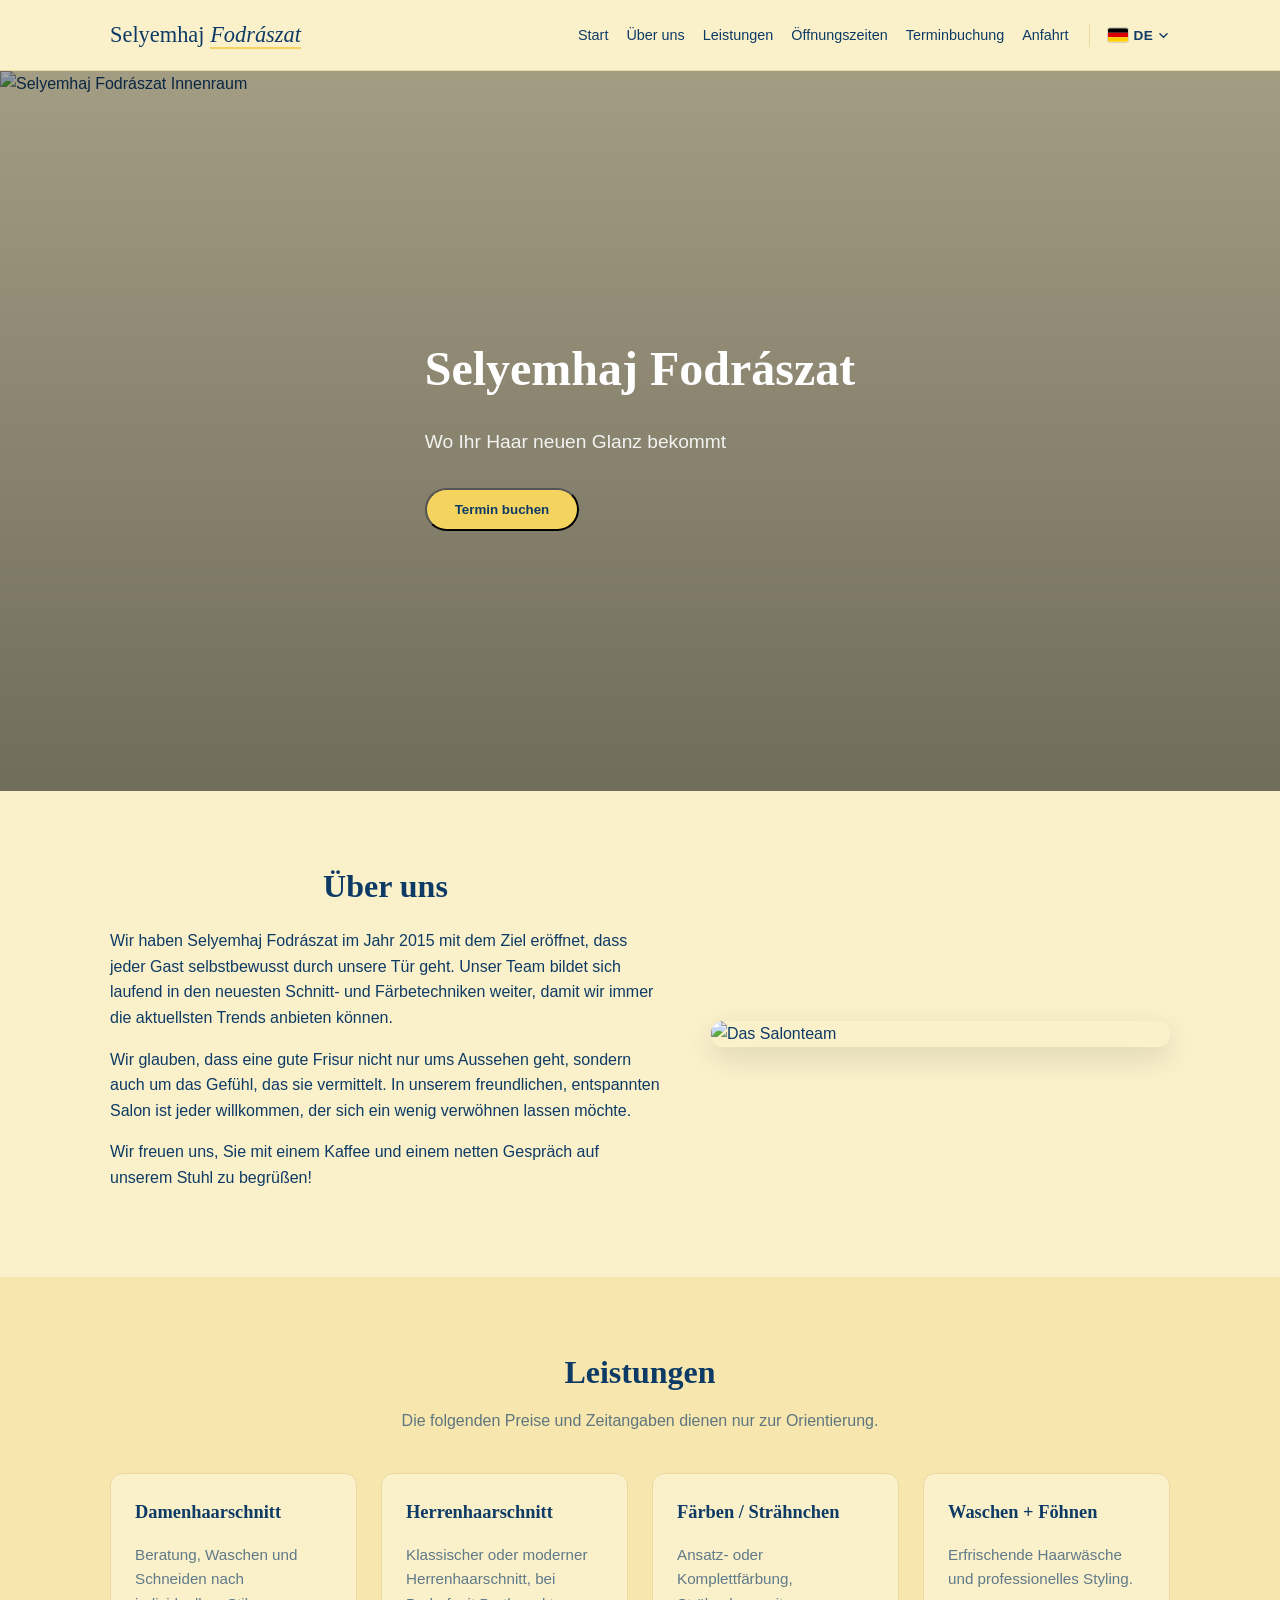
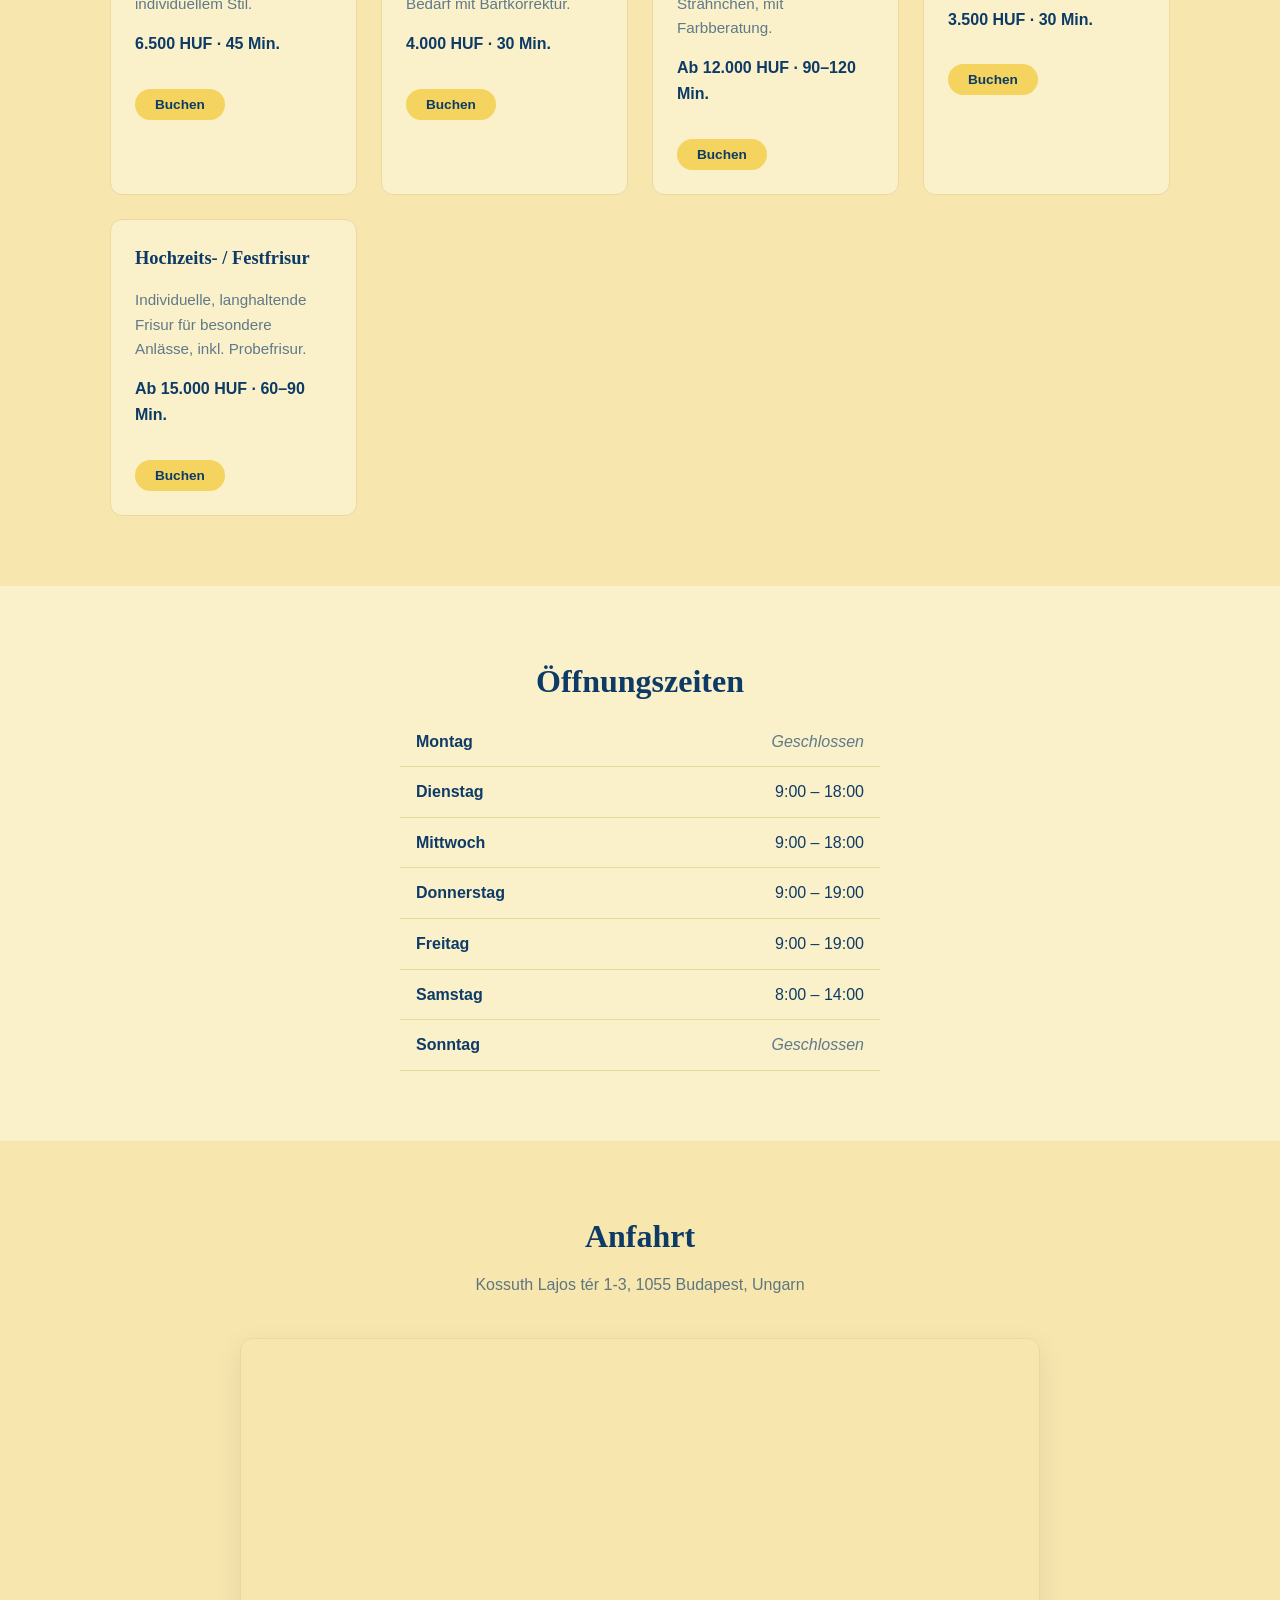
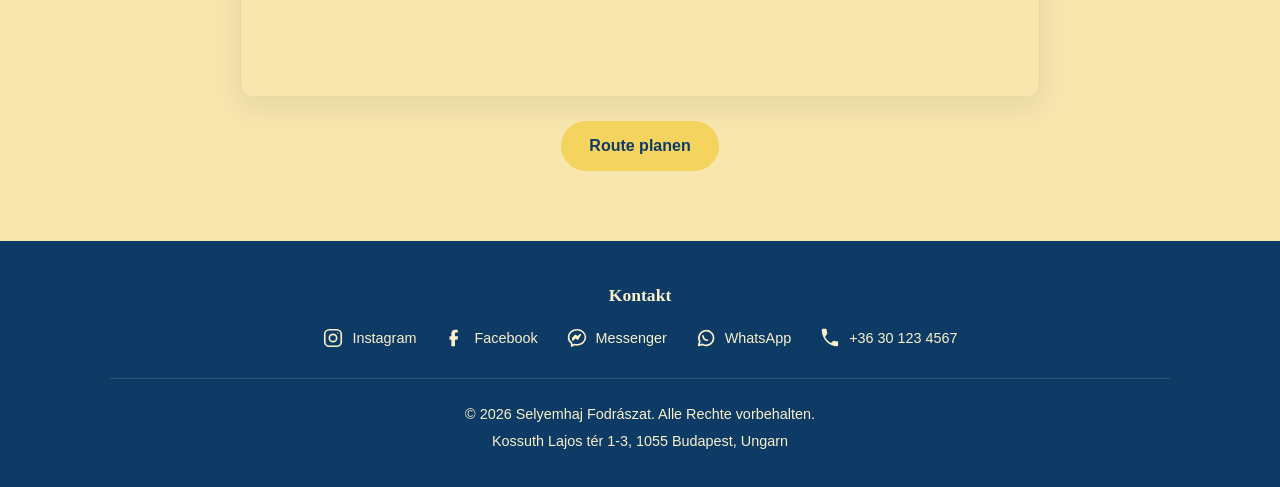
==== de/index.html @ 9e398da9 "Update" ====
<!DOCTYPE html>
<html lang="de">
<head>
  <meta charset="UTF-8">
  <meta name="viewport" content="width=device-width, initial-scale=1.0">
  <title>Selyemhaj Fodrászat – Friseursalon</title>
  <meta name="description" content="Selyemhaj Fodrászat Friseursalon in Budapest – Haarschnitt, Färben, Strähnchen und Festfrisuren. Buchen Sie Ihren Termin online in wenigen Klicks.">

  <!-- FONTOS: cseréld le a placeholdert a valódi domainedre (lásd index.html) -->
  <link rel="canonical" href="https://www.YOUR-DOMAIN-HERE.com/de/">
  <link rel="alternate" hreflang="hu" href="https://www.YOUR-DOMAIN-HERE.com/">
  <link rel="alternate" hreflang="en" href="https://www.YOUR-DOMAIN-HERE.com/en/">
  <link rel="alternate" hreflang="de" href="https://www.YOUR-DOMAIN-HERE.com/de/">
  <link rel="alternate" hreflang="x-default" href="https://www.YOUR-DOMAIN-HERE.com/">

  <meta property="og:type" content="website">
  <meta property="og:title" content="Selyemhaj Fodrászat – Friseursalon">
  <meta property="og:description" content="Haarschnitt, Färben, Strähnchen und Festfrisuren in Budapest. Termin online buchen.">
  <meta property="og:url" content="https://www.YOUR-DOMAIN-HERE.com/de/">
  <meta property="og:locale" content="de_DE">

  <!-- Cseréld le / töltsd fel a images/favicon.png fájlt a saját logódra/ikonodra -->
  <link rel="icon" type="image/png" href="../images/favicon.png?v=2">
  <link rel="apple-touch-icon" href="../images/favicon.png?v=2">
  <link rel="stylesheet" href="../style.css?v=7">
</head>
<body>

  <!-- Fejléc / navigáció -->
  <header class="site-header">
    <div class="container header-inner">
      <a href="#home" class="logo">Selyemhaj <span>Fodrászat</span></a>

      <!-- Hamburger gomb mobil nézethez -->
      <button class="nav-toggle" id="navToggle" aria-label="Menü öffnen">
        <span></span>
        <span></span>
        <span></span>
      </button>

      <nav class="main-nav" id="mainNav">
        <ul>
          <li><a href="#home">Start</a></li>
          <li><a href="#about">Über uns</a></li>
          <li><a href="#services">Leistungen</a></li>
          <li><a href="#hours">Öffnungszeiten</a></li>
          <li><button id="Anywhere_button_nav" class="nav-book-btn anywhere-book-now-button" type="button" data-booking-url="https://kissacoe.setmore.com/de/categories/9aa8c433-a351-4e74-a98d-41e7bb8902cd" data-new-tab="false">Terminbuchung</button></li>
          <li><a href="#location">Anfahrt</a></li>
        </ul>

        <!-- Nyelvválasztó: csak az aktuális nyelv látszik, kattintásra felugró ablak (modal) nyílik -->
        <div class="lang-switch">
          <button class="lang-current" id="langToggle" type="button" aria-haspopup="dialog" aria-expanded="false">
            <svg class="flag" viewBox="0 0 30 20"><rect width="30" height="6.67" fill="#000"/><rect y="6.67" width="30" height="6.67" fill="#DD0000"/><rect y="13.34" width="30" height="6.66" fill="#FFCE00"/></svg>
            DE
            <svg class="chevron" viewBox="0 0 10 6"><path d="M1 1l4 4 4-4" fill="none" stroke="currentColor" stroke-width="1.5" stroke-linecap="round" stroke-linejoin="round"/></svg>
          </button>
        </div>
      </nav>
    </div>
  </header>

  <!-- Kezdőlap / Hero szekció -->
  <section id="home" class="hero">
    <div class="hero-overlay">
      <div class="container hero-content">
        <h1>Selyemhaj Fodrászat</h1>
        <p>Wo Ihr Haar neuen Glanz bekommt</p>
        <button id="Anywhere_button_hero" class="btn btn-primary anywhere-book-now-button" type="button" data-booking-url="https://kissacoe.setmore.com/de/categories/9aa8c433-a351-4e74-a98d-41e7bb8902cd" data-new-tab="false">Termin buchen</button>
      </div>
    </div>
    <!-- Cseréld le a images/hero.jpg fájlt a saját header/hero képedre -->
    <img src="../images/hero.jpg" alt="Selyemhaj Fodrászat Innenraum" class="hero-bg">
  </section>

  <!-- Rólunk szekció -->
  <section id="about" class="section about">
    <div class="container about-inner">
      <div class="about-text">
        <h2>Über uns</h2>
        <p>
          Wir haben Selyemhaj Fodrászat im Jahr 2015 mit dem Ziel eröffnet,
          dass jeder Gast selbstbewusst durch unsere Tür geht. Unser Team
          bildet sich laufend in den neuesten Schnitt- und Färbetechniken
          weiter, damit wir immer die aktuellsten Trends anbieten können.
        </p>
        <p>
          Wir glauben, dass eine gute Frisur nicht nur ums Aussehen geht,
          sondern auch um das Gefühl, das sie vermittelt. In unserem
          freundlichen, entspannten Salon ist jeder willkommen, der sich ein
          wenig verwöhnen lassen möchte.
        </p>
        <p>
          Wir freuen uns, Sie mit einem Kaffee und einem netten Gespräch auf
          unserem Stuhl zu begrüßen!
        </p>
      </div>
      <div class="about-image">
        <!-- Cseréld le a images/rolunk.jpg fájlt a saját képedre -->
        <img src="../images/rolunk.jpg" alt="Das Salonteam">
      </div>
    </div>
  </section>

  <!-- Szolgáltatások szekció -->
  <section id="services" class="section services">
    <div class="container">
      <h2>Leistungen</h2>
      <p class="section-lead">Die folgenden Preise und Zeitangaben dienen nur zur Orientierung.</p>

      <div class="services-grid">
        <div class="service-card">
          <h3>Damenhaarschnitt</h3>
          <p class="service-desc">Beratung, Waschen und Schneiden nach individuellem Stil.</p>
          <p class="service-meta"><span class="price">6.500 HUF</span> · <span class="duration">45 Min.</span></p>
          <button id="Anywhere_button_noi" class="service-book-btn anywhere-book-now-button" type="button" data-booking-url="https://kissacoe.setmore.com/de/services/fdbf382f-be57-4022-a970-66e81f69f26f" data-new-tab="false">Buchen</button>
        </div>

        <div class="service-card">
          <h3>Herrenhaarschnitt</h3>
          <p class="service-desc">Klassischer oder moderner Herrenhaarschnitt, bei Bedarf mit Bartkorrektur.</p>
          <p class="service-meta"><span class="price">4.000 HUF</span> · <span class="duration">30 Min.</span></p>
          <button id="Anywhere_button_ferfi" class="service-book-btn anywhere-book-now-button" type="button" data-booking-url="https://kissacoe.setmore.com/de/services/8d448527-9686-4a3a-828c-df9a48568f28" data-new-tab="false">Buchen</button>
        </div>

        <div class="service-card">
          <h3>Färben / Strähnchen</h3>
          <p class="service-desc">Ansatz- oder Komplettfärbung, Strähnchen, mit Farbberatung.</p>
          <p class="service-meta"><span class="price">Ab 12.000 HUF</span> · <span class="duration">90–120 Min.</span></p>
          <button id="Anywhere_button_festes" class="service-book-btn anywhere-book-now-button" type="button" data-booking-url="https://kissacoe.setmore.com/de/services/842be8ae-e89b-42cf-a267-a71f7c0b2a82" data-new-tab="false">Buchen</button>
        </div>

        <div class="service-card">
          <h3>Waschen + Föhnen</h3>
          <p class="service-desc">Erfrischende Haarwäsche und professionelles Styling.</p>
          <p class="service-meta"><span class="price">3.500 HUF</span> · <span class="duration">30 Min.</span></p>
          <button id="Anywhere_button_mosas" class="service-book-btn anywhere-book-now-button" type="button" data-booking-url="https://kissacoe.setmore.com/de/services/36f37407-e9f2-48e6-be9d-497622913f2c" data-new-tab="false">Buchen</button>
        </div>

        <div class="service-card">
          <h3>Hochzeits- / Festfrisur</h3>
          <p class="service-desc">Individuelle, langhaltende Frisur für besondere Anlässe, inkl. Probefrisur.</p>
          <p class="service-meta"><span class="price">Ab 15.000 HUF</span> · <span class="duration">60–90 Min.</span></p>
          <button id="Anywhere_button_eskuvoi" class="service-book-btn anywhere-book-now-button" type="button" data-booking-url="https://kissacoe.setmore.com/de/services/cbaa1b2f-a756-4713-8c84-7c4e7b02aca4" data-new-tab="false">Buchen</button>
        </div>
      </div>

      <!--
        Setmore "Book Now" widget szkriptje – egyszer töltjük be az egész
        oldalra. A fejlécben (nav + hero gomb) lévő foglalás-gombok korábban
        vannak a HTML-ben, de mivel ez a szkript nem async/defer, csak
        akkor fut le, amikor a böngésző idáig ért a beolvasásban – vagyis a
        fentebbi gombok már mind a DOM részei, a szkript ezeket is megtalálja
        és bekapcsolja.
      -->
      <script id="anywhere_book_now_script" src="https://assets.setmore.com/integration/book-now/live/v1/anywhere-book-now.js"></script>
    </div>
  </section>

  <!-- Nyitvatartás szekció -->
  <section id="hours" class="section hours">
    <div class="container">
      <h2>Öffnungszeiten</h2>
      <table class="hours-table">
        <tbody>
          <tr><td>Montag</td><td class="closed">Geschlossen</td></tr>
          <tr><td>Dienstag</td><td>9:00 – 18:00</td></tr>
          <tr><td>Mittwoch</td><td>9:00 – 18:00</td></tr>
          <tr><td>Donnerstag</td><td>9:00 – 19:00</td></tr>
          <tr><td>Freitag</td><td>9:00 – 19:00</td></tr>
          <tr><td>Samstag</td><td>8:00 – 14:00</td></tr>
          <tr><td>Sonntag</td><td class="closed">Geschlossen</td></tr>
        </tbody>
      </table>
    </div>
  </section>

  <!-- Megközelíthetőség szekció (Google Maps) -->
  <!--
    A cím mindkét helyen (iframe src és a gomb href-je) ugyanaz:
    "Kossuth Lajos tér 1-3, 1055 Budapest" – ha módosítod a valódi címre,
    mindkét helyen cseréld le ugyanarra a szövegre (mindhárom nyelvi fájlban).
  -->
  <section id="location" class="section location">
    <div class="container">
      <h2>Anfahrt</h2>
      <p class="section-lead">Kossuth Lajos tér 1-3, 1055 Budapest, Ungarn</p>

      <div class="map-wrapper">
        <iframe
          src="https://www.google.com/maps?q=Kossuth Lajos tér 1-3, 1055 Budapest&output=embed"
          width="100%"
          height="350"
          style="border:0"
          allowfullscreen
          loading="lazy"
          referrerpolicy="no-referrer-when-downgrade"
          title="Selyemhaj Fodrászat auf der Karte">
        </iframe>
      </div>

      <div class="map-cta">
        <a
          class="btn btn-primary"
          href="https://www.google.com/maps/dir/?api=1&destination=Kossuth Lajos tér 1-3, 1055 Budapest"
          target="_blank"
          rel="noopener noreferrer">
          Route planen
        </a>
      </div>
    </div>
  </section>

  <!-- Lábléc -->
  <footer class="site-footer">
    <div class="container footer-inner">

      <!--
        Elérhetőségek: cseréld le az Instagram/Facebook linkeket a saját
        profilodra, a WhatsApp és telefon href-eket pedig a saját, valódi
        telefonszámodra (nemzetközi formátumban, '+' és szóközök nélkül,
        pl. 36301234567). Mindhárom nyelvi fájlban ugyanígy!
      -->
      <div class="footer-contact">
        <h3>Kontakt</h3>
        <div class="contact-links">
          <a class="contact-link" href="https://www.instagram.com/selyemhajfodraszat" target="_blank" rel="noopener noreferrer" aria-label="Instagram">
            <svg viewBox="0 0 24 24" fill="none" stroke="currentColor" stroke-width="1.8" stroke-linecap="round" stroke-linejoin="round">
              <rect x="3" y="3" width="18" height="18" rx="5"></rect>
              <circle cx="12" cy="12" r="4"></circle>
              <circle cx="17.3" cy="6.7" r="0.6" fill="currentColor" stroke="none"></circle>
            </svg>
            <span>Instagram</span>
          </a>

          <a class="contact-link" href="https://www.facebook.com/profile.php?id=61593855876461" target="_blank" rel="noopener noreferrer" aria-label="Facebook">
            <svg viewBox="0 0 24 24" fill="currentColor" stroke="none">
              <path d="M14 3h-2c-2.2 0-4 1.8-4 4v3H6v4h2v7h4v-7h2.6l.9-4H12V7c0-.6.4-1 1-1h2V3z"></path>
            </svg>
            <span>Facebook</span>
          </a>

          <a class="contact-link" href="https://m.me/61593855876461" target="_blank" rel="noopener noreferrer" aria-label="Messenger">
            <svg viewBox="0 0 24 24" fill="none" stroke="currentColor" stroke-width="1.8" stroke-linecap="round" stroke-linejoin="round">
              <path d="M12 3C6.9 3 2.8 6.7 2.8 11.3c0 2.6 1.3 4.9 3.4 6.4v3.1l3.1-1.7c.8.2 1.7.4 2.7.4 5.1 0 9.2-3.7 9.2-8.2S17.1 3 12 3z"></path>
              <path d="M7.5 12.2l2.9-3 2.1 2.1 3.1-3-2.9 4.9-2.1-2.1-3.1 3.1z"></path>
            </svg>
            <span>Messenger</span>
          </a>

          <a class="contact-link" href="https://wa.me/36205184355?text=Hallo%2C%20ich%20m%C3%B6chte%20gerne%20einen%20Termin%20buchen" target="_blank" rel="noopener noreferrer" aria-label="WhatsApp">
            <svg viewBox="0 0 24 24" fill="none" stroke="currentColor" stroke-width="1.8" stroke-linecap="round" stroke-linejoin="round">
              <path d="M4 20l1.2-4.2A8 8 0 1 1 8.4 19L4 20z"></path>
              <path d="M8.7 9.6c.3 2.6 2.3 4.6 4.9 4.9"></path>
            </svg>
            <span>WhatsApp</span>
          </a>

          <a class="contact-link" href="tel:+36301234567" aria-label="Telefon">
            <svg viewBox="0 0 24 24" fill="currentColor" stroke="none">
              <path d="M6.6 10.8c1.4 2.8 3.8 5.1 6.6 6.6l2.2-2.2c.3-.3.7-.4 1-.2 1.1.4 2.3.6 3.5.6.6 0 1 .4 1 1V20c0 .6-.4 1-1 1C10.9 21 3 13.1 3 3c0-.6.4-1 1-1h3.4c.6 0 1 .4 1 1 0 1.2.2 2.4.6 3.5.1.4 0 .8-.2 1L6.6 10.8z"></path>
            </svg>
            <span>+36 30 123 4567</span>
          </a>
        </div>
      </div>

      <p>&copy; <span id="year"></span> Selyemhaj Fodrászat. Alle Rechte vorbehalten.</p>
      <p>Kossuth Lajos tér 1-3, 1055 Budapest, Ungarn</p>
    </div>
  </footer>

  <!-- Nyelvválasztó felugró ablak (modal) -->
  <div class="lang-modal" id="langModal">
    <div class="lang-modal-backdrop" id="langModalBackdrop"></div>
    <div class="lang-modal-box" role="dialog" aria-modal="true" aria-label="Sprache wählen">
      <div class="lang-modal-header">
        <h3>Sprache wählen</h3>
        <button class="lang-modal-close" id="langModalClose" type="button" aria-label="Schließen">&times;</button>
      </div>
      <div class="lang-modal-list">
        <a class="lang-modal-option" href="../index.html">
          <svg class="flag" viewBox="0 0 30 20"><rect width="30" height="6.67" fill="#CE2939"/><rect y="6.67" width="30" height="6.67" fill="#fff"/><rect y="13.34" width="30" height="6.66" fill="#477050"/></svg>
          Magyar
        </a>
        <a class="lang-modal-option" href="../en/index.html">
          <svg class="flag" viewBox="0 0 30 20"><rect width="30" height="20" fill="#00247D"/><path d="M0,0 L30,20 M30,0 L0,20" stroke="#fff" stroke-width="4"/><path d="M0,0 L30,20 M30,0 L0,20" stroke="#CF142B" stroke-width="2"/><path d="M15,0 V20 M0,10 H30" stroke="#fff" stroke-width="6"/><path d="M15,0 V20 M0,10 H30" stroke="#CF142B" stroke-width="3.6"/></svg>
          English
        </a>
        <a class="lang-modal-option active" href="index.html">
          <svg class="flag" viewBox="0 0 30 20"><rect width="30" height="6.67" fill="#000"/><rect y="6.67" width="30" height="6.67" fill="#DD0000"/><rect y="13.34" width="30" height="6.66" fill="#FFCE00"/></svg>
          Deutsch
        </a>
      </div>
    </div>
  </div>

  <script src="../script.js?v=10"></script>
</body>
</html>
---- style.css ----
/* ==========================================================
   Alapbeállítások
   ========================================================== */
:root {
  /* ----------------------------------------------------------
     A weboldal SZÍNSÉMÁJA — csak ezt a 3 alapszínt kell módosítani
     ahhoz, hogy az egész oldal színvilága megváltozzon:
       - navy (sötétkék):  #0d3b66
       - cream (krém):     #faf0ca
       - gold (arany):     #f4d35e
     A --color-primary-dark, --color-bg-alt, --color-border és a
     --color-text-muted ezekből a fenti 3 színből lettek levezetve
     (világosítva/sötétítve), nem önálló, kézzel válogatott színek.
     ---------------------------------------------------------- */
  --color-primary: #f4d35e;                     /* gold – gombok, kiemelések */
  --color-primary-dark: #dcb93f;                /* gold sötétebb árnyalata – hover állapot */
  --color-dark: #0d3b66;                        /* navy – címsorok, lábléc, elsődleges szöveg */
  --color-text: #0d3b66;                        /* navy – törzsszöveg */
  --color-text-muted: rgba(13, 59, 102, 0.65);  /* navy, halványítva – másodlagos szöveg */
  --color-bg: #faf0ca;                          /* cream – fő háttérszín */
  --color-bg-alt: #f7e6ae;                      /* cream/gold keverék – váltakozó szekció-háttér */
  --color-border: #ecd99e;                      /* cream/gold keverék – szegélyek */

  --font-heading: 'Georgia', 'Times New Roman', serif;
  --font-body: 'Segoe UI', Arial, sans-serif;
  --max-width: 1100px;
}

* {
  box-sizing: border-box;
}

html {
  scroll-behavior: smooth;
}

body {
  margin: 0;
  font-family: var(--font-body);
  color: var(--color-text);
  background: var(--color-bg);
  line-height: 1.6;
}

h1, h2, h3 {
  font-family: var(--font-heading);
  color: var(--color-dark);
  margin-top: 0;
}

a {
  text-decoration: none;
  color: inherit;
}

img {
  max-width: 100%;
  display: block;
}

.container {
  max-width: var(--max-width);
  margin: 0 auto;
  padding: 0 20px;
}

.section {
  padding: 70px 0;
}

.section h2 {
  font-size: 2rem;
  margin-bottom: 10px;
  text-align: center;
}

.section-lead {
  text-align: center;
  max-width: 600px;
  margin: 0 auto 40px;
  color: var(--color-text-muted);
}

.btn {
  display: inline-block;
  padding: 12px 28px;
  border-radius: 30px;
  font-weight: bold;
  transition: transform 0.2s ease, background 0.2s ease;
}

.btn-primary {
  background: var(--color-primary);
  color: var(--color-dark);
}

.btn-primary:hover {
  background: var(--color-primary-dark);
  transform: translateY(-2px);
}

/* ==========================================================
   Fejléc / navigáció
   ========================================================== */
.site-header {
  position: sticky;
  top: 0;
  z-index: 100;
  background: rgba(250, 240, 202, 0.95);
  border-bottom: 1px solid var(--color-border);
  backdrop-filter: blur(4px);
}

.header-inner {
  display: flex;
  align-items: center;
  justify-content: space-between;
  height: 70px;
}

.logo {
  font-family: var(--font-heading);
  font-size: 1.4rem;
  color: var(--color-dark);
}

.logo span {
  color: var(--color-dark);
  font-style: italic;
  border-bottom: 2px solid var(--color-primary);
}

.main-nav ul {
  list-style: none;
  display: flex;
  gap: 18px;
  margin: 0;
  padding: 0;
}

.main-nav a,
.nav-book-btn {
  font-weight: 500;
  font-size: 0.9rem;
  white-space: nowrap;
  position: relative;
}

.main-nav a:hover,
.nav-book-btn:hover {
  color: var(--color-dark);
  box-shadow: inset 0 -2px 0 var(--color-primary);
}

.nav-book-btn {
  background: none;
  border: none;
  padding: 0;
  font-family: inherit;
  color: inherit;
  cursor: pointer;
}

.main-nav {
  display: flex;
  align-items: center;
  gap: 20px;
}

.lang-switch {
  padding-left: 16px;
  border-left: 1px solid var(--color-border);
}

.lang-current {
  display: flex;
  align-items: center;
  gap: 6px;
  background: none;
  border: none;
  font-family: inherit;
  font-size: 0.85rem;
  font-weight: 600;
  letter-spacing: 0.02em;
  color: var(--color-dark);
  cursor: pointer;
  padding: 4px 2px;
}

.lang-current .chevron {
  width: 9px;
  height: 9px;
  color: var(--color-dark);
  transition: transform 0.2s ease;
}

.lang-current.open .chevron {
  transform: rotate(180deg);
}

.lang-current .flag {
  width: 20px;
  height: 14px;
  border-radius: 2px;
  display: block;
  flex-shrink: 0;
  box-shadow: 0 0 0 1px rgba(13, 59, 102, 0.15);
}

/* ==========================================================
   Nyelvválasztó felugró ablak (modal)
   position:fixed-del a viewporthoz igazodik, semmilyen szülő
   overflow-ja nem tudja levágni – mobilon is megbízhatóan
   középen jelenik meg, nem a fejlécbe ágyazott lenyíló listaként.
   ========================================================== */
.lang-modal {
  display: none;
  position: fixed;
  inset: 0;
  z-index: 200;
  align-items: center;
  justify-content: center;
  padding: 20px;
}

.lang-modal.open {
  display: flex;
}

.lang-modal-backdrop {
  position: absolute;
  inset: 0;
  background: rgba(13, 59, 102, 0.5);
}

.lang-modal-box {
  position: relative;
  width: 100%;
  max-width: 320px;
  background: var(--color-bg);
  border-radius: 16px;
  padding: 22px;
  box-shadow: 0 20px 50px rgba(13, 59, 102, 0.3);
}

.lang-modal-header {
  display: flex;
  align-items: center;
  justify-content: space-between;
  margin-bottom: 16px;
}

.lang-modal-header h3 {
  margin: 0;
  font-size: 1.1rem;
}

.lang-modal-close {
  background: none;
  border: none;
  font-size: 1.6rem;
  line-height: 1;
  color: var(--color-dark);
  cursor: pointer;
  padding: 2px 6px;
}

.lang-modal-list {
  display: flex;
  flex-direction: column;
  gap: 6px;
}

.lang-modal-option {
  display: flex;
  align-items: center;
  gap: 12px;
  padding: 12px 14px;
  border-radius: 10px;
  font-size: 1rem;
  font-weight: 600;
  color: var(--color-dark);
}

.lang-modal-option:hover {
  background: var(--color-bg-alt);
}

.lang-modal-option.active {
  background: var(--color-bg-alt);
}

.lang-modal-option .flag {
  width: 26px;
  height: 18px;
  border-radius: 3px;
  display: block;
  flex-shrink: 0;
  box-shadow: 0 0 0 1px rgba(13, 59, 102, 0.15);
}

.nav-toggle {
  display: none;
  flex-direction: column;
  justify-content: center;
  gap: 5px;
  width: 32px;
  height: 32px;
  background: none;
  border: none;
  cursor: pointer;
}

.nav-toggle span {
  display: block;
  height: 2px;
  background: var(--color-dark);
  border-radius: 2px;
}

/* ==========================================================
   Hero szekció
   ========================================================== */
.hero {
  position: relative;
  height: 80vh;
  min-height: 420px;
  display: flex;
  align-items: center;
  overflow: hidden;
}

.hero-bg {
  position: absolute;
  inset: 0;
  width: 100%;
  height: 100%;
  object-fit: cover;
  z-index: -2;
}

.hero-overlay {
  position: absolute;
  inset: 0;
  width: 100%;
  display: flex;
  align-items: center;
  /* Semleges (szín nélküli) sötétítés a fotón, csak a szöveg olvashatósága miatt */
  background: linear-gradient(180deg, rgba(0,0,0,0.35), rgba(0,0,0,0.55));
}

.hero-content {
  color: #fff;
}

.hero-content h1 {
  color: #fff;
  font-size: 3rem;
  margin-bottom: 10px;
}

.hero-content p {
  font-size: 1.2rem;
  margin-bottom: 30px;
  opacity: 0.9;
}

/* ==========================================================
   Rólunk szekció
   ========================================================== */
.about {
  background: var(--color-bg);
}

.about-inner {
  display: grid;
  grid-template-columns: 1.2fr 1fr;
  gap: 50px;
  align-items: center;
}

.about-image img {
  border-radius: 12px;
  box-shadow: 0 10px 30px rgba(0,0,0,0.12);
}

/* ==========================================================
   Szolgáltatások szekció
   ========================================================== */
.services {
  background: var(--color-bg-alt);
}

.services-grid {
  display: grid;
  grid-template-columns: repeat(auto-fit, minmax(230px, 1fr));
  gap: 24px;
}

.service-card {
  background: var(--color-bg);
  border: 1px solid var(--color-border);
  border-radius: 12px;
  padding: 24px;
  transition: transform 0.2s ease, box-shadow 0.2s ease;
}

.service-card:hover {
  transform: translateY(-4px);
  box-shadow: 0 12px 24px rgba(0,0,0,0.08);
}

.service-card h3 {
  font-size: 1.15rem;
  margin-bottom: 8px;
}

.service-desc {
  color: var(--color-text-muted);
  font-size: 0.95rem;
  min-height: 48px;
}

.service-meta {
  margin-top: 14px;
  font-weight: bold;
  color: var(--color-dark);
}

.service-book-btn {
  display: inline-block;
  margin-top: 16px;
  padding: 8px 20px;
  background: var(--color-primary);
  border: none;
  border-radius: 30px;
  font-family: inherit;
  font-size: 0.85rem;
  font-weight: 600;
  color: var(--color-dark);
  cursor: pointer;
  transition: background 0.2s ease;
}

.service-book-btn:hover {
  background: var(--color-primary-dark);
}

/* ==========================================================
   Nyitvatartás szekció
   ========================================================== */
.hours {
  background: var(--color-bg);
}

.hours-table {
  width: 100%;
  max-width: 480px;
  margin: 0 auto;
  border-collapse: collapse;
}

.hours-table td {
  padding: 12px 16px;
  border-bottom: 1px solid var(--color-border);
}

.hours-table tr td:first-child {
  font-weight: bold;
  color: var(--color-dark);
}

.hours-table tr td:last-child {
  text-align: right;
}

.hours-table .closed {
  color: var(--color-text-muted);
  font-style: italic;
}

/* ==========================================================
   Időpontfoglalás / naptár widget
   ========================================================== */
.booking {
  background: var(--color-bg-alt);
}

.calendar-widget {
  max-width: 420px;
  margin: 0 auto;
  background: var(--color-bg);
  border: 1px solid var(--color-border);
  border-radius: 12px;
  padding: 20px;
  box-shadow: 0 10px 30px rgba(0,0,0,0.06);
}

.calendar-header {
  display: flex;
  align-items: center;
  justify-content: space-between;
  margin-bottom: 14px;
}

.calendar-header button {
  background: var(--color-bg-alt);
  border: none;
  width: 34px;
  height: 34px;
  border-radius: 50%;
  font-size: 1.2rem;
  cursor: pointer;
  color: var(--color-dark);
}

.calendar-header button:hover {
  background: var(--color-primary);
  color: var(--color-dark);
}

.calendar-header h3 {
  margin: 0;
  font-size: 1.1rem;
  text-transform: capitalize;
}

.calendar-weekdays {
  display: grid;
  grid-template-columns: repeat(7, 1fr);
  text-align: center;
  font-size: 0.8rem;
  color: var(--color-text-muted);
  margin-bottom: 6px;
}

.calendar-grid {
  display: grid;
  grid-template-columns: repeat(7, 1fr);
  gap: 6px;
}

.calendar-day {
  aspect-ratio: 1 / 1;
  display: flex;
  align-items: center;
  justify-content: center;
  border-radius: 8px;
  font-size: 0.9rem;
  cursor: default;
}

.calendar-day.empty {
  visibility: hidden;
}

.calendar-day.past {
  color: rgba(13, 59, 102, 0.3);
}

.calendar-day.closed {
  color: rgba(13, 59, 102, 0.3);
  text-decoration: line-through;
}

.calendar-day.available {
  background: var(--color-bg-alt);
  color: var(--color-dark);
  cursor: pointer;
}

.calendar-day.available:hover {
  background: var(--color-primary);
  color: var(--color-dark);
}

.calendar-day.today {
  border: 2px solid var(--color-primary);
  font-weight: bold;
}

.booking-message {
  text-align: center;
  margin-top: 18px;
  min-height: 24px;
  font-weight: 500;
  color: var(--color-dark);
}

/* ==========================================================
   Időpontfoglalás gomb (Setmore widget)
   ========================================================== */
.booking-cta {
  text-align: center;
}

/* ==========================================================
   Megközelíthetőség / Google Maps szekció
   ========================================================== */
.location {
  /* bg-alt, mert az Időpontfoglalás szekció törlése után enélkül
     a Nyitvatartás (bg) és a Megközelíthetőség (bg) egyforma
     hátterű lenne egymás mellett, megtörve a váltakozást */
  background: var(--color-bg-alt);
}

.map-wrapper {
  max-width: 800px;
  margin: 0 auto;
  border-radius: 12px;
  overflow: hidden;
  border: 1px solid var(--color-border);
  box-shadow: 0 10px 30px rgba(0,0,0,0.08);
}

.map-wrapper iframe {
  width: 100%;
  height: 350px;
}

.map-cta {
  text-align: center;
  margin-top: 24px;
}

/* ==========================================================
   Lábléc
   ========================================================== */
.site-footer {
  background: var(--color-dark);
  color: var(--color-bg);
  padding: 40px 0 30px;
}

.footer-inner {
  text-align: center;
  font-size: 0.9rem;
}

.footer-inner p {
  margin: 4px 0;
}

.footer-contact {
  padding-bottom: 28px;
  margin-bottom: 24px;
  border-bottom: 1px solid rgba(250, 240, 202, 0.15);
}

.footer-contact h3 {
  color: var(--color-bg);
  font-size: 1.1rem;
  margin-bottom: 18px;
}

.contact-links {
  display: flex;
  flex-wrap: wrap;
  justify-content: center;
  gap: 12px 28px;
}

.contact-link {
  display: flex;
  align-items: center;
  gap: 8px;
  color: var(--color-bg);
  font-size: 0.9rem;
  transition: color 0.2s ease;
}

.contact-link svg {
  width: 22px;
  height: 22px;
  flex-shrink: 0;
}

.contact-link:hover {
  color: var(--color-primary);
}

/* ==========================================================
   Reszponzivitás
   ========================================================== */
@media (max-width: 768px) {
  .nav-toggle {
    display: flex;
  }

  .main-nav {
    position: absolute;
    top: 70px;
    left: 0;
    right: 0;
    flex-direction: column;
    align-items: stretch;
    gap: 0;
    background: var(--color-bg);
    border-bottom: 1px solid var(--color-border);
    max-height: 0;
    overflow: hidden;
    transition: max-height 0.3s ease;
  }

  .main-nav.open {
    max-height: calc(100vh - 70px);
    overflow-y: auto;
  }

  .main-nav ul {
    flex-direction: column;
    gap: 0;
    padding: 10px 20px;
  }

  .main-nav li {
    border-bottom: 1px solid var(--color-border);
  }

  .main-nav a,
  .nav-book-btn {
    display: block;
    width: 100%;
    text-align: left;
    padding: 14px 0;
  }

  .lang-switch {
    display: flex;
    justify-content: center;
    padding: 16px 20px;
    border-left: none;
    border-top: 1px solid var(--color-border);
  }

  .about-inner {
    grid-template-columns: 1fr;
  }

  .hero-content h1 {
    font-size: 2.2rem;
  }
}
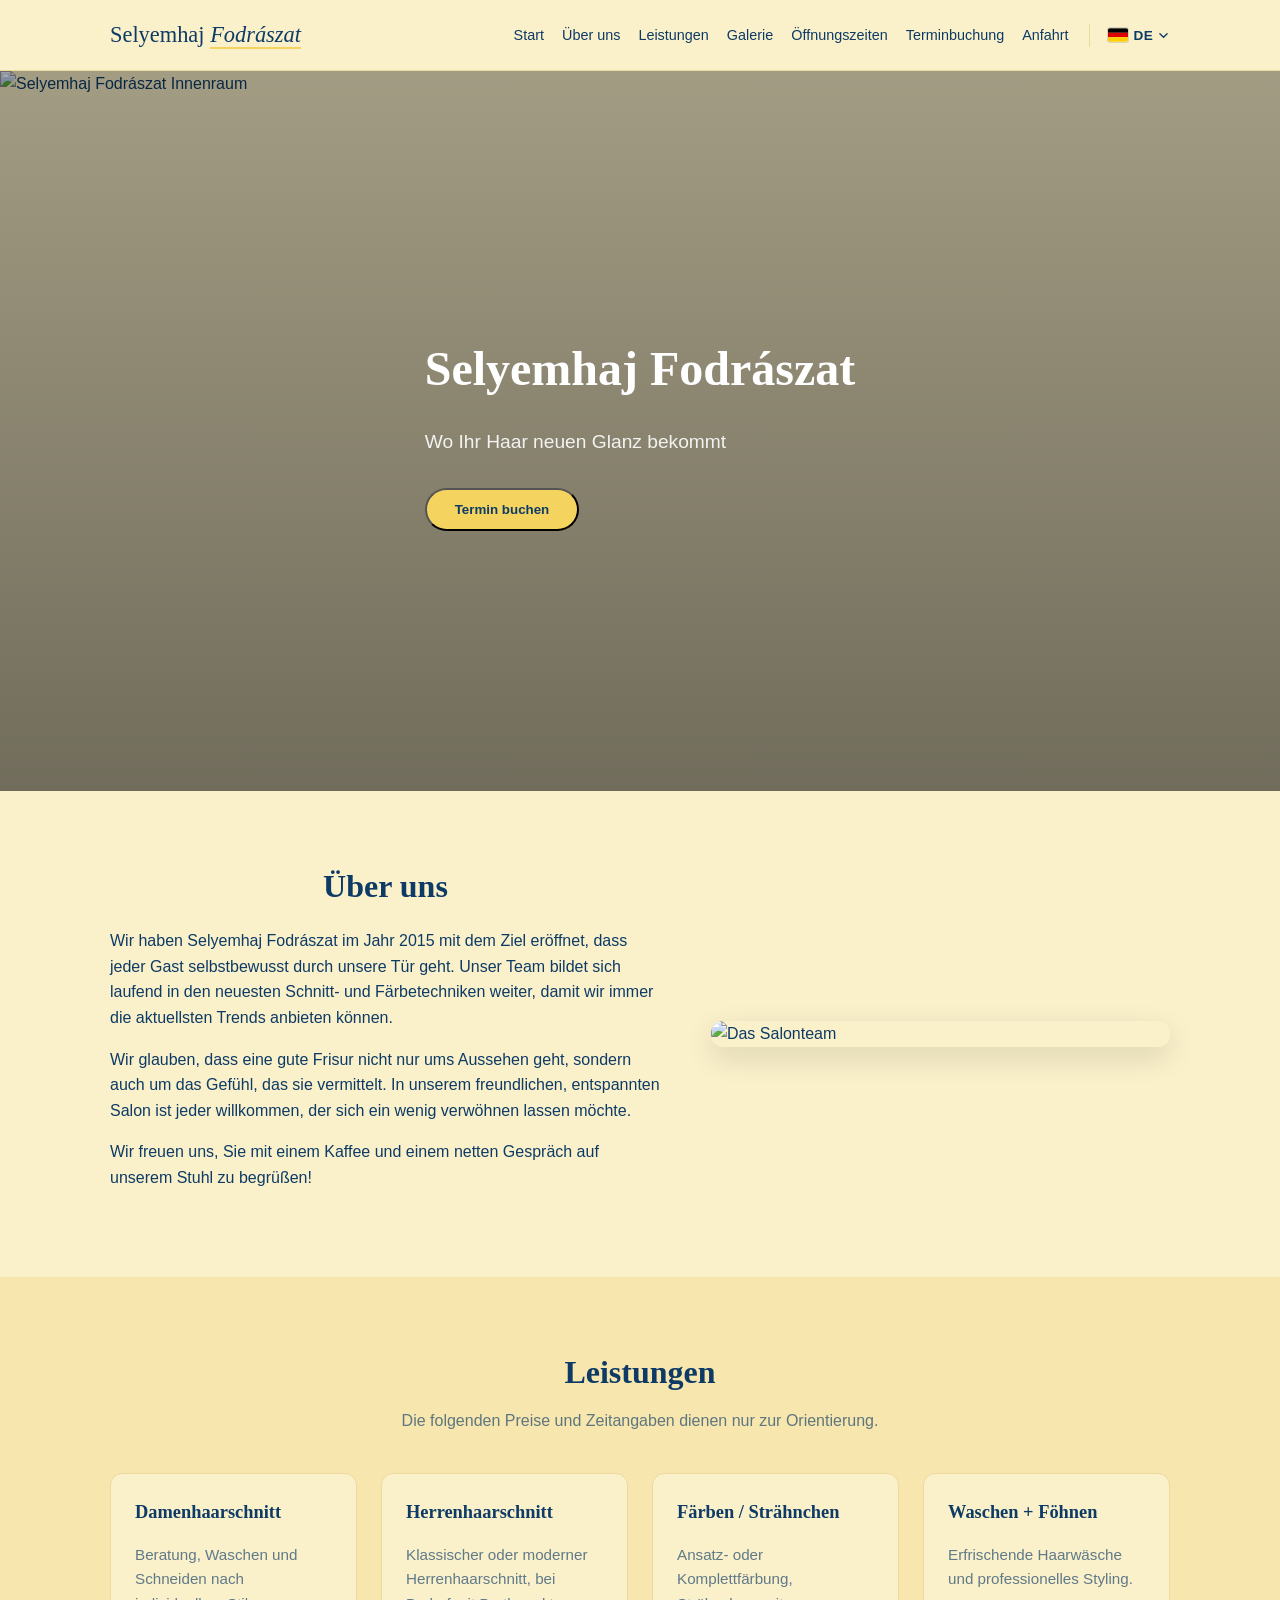
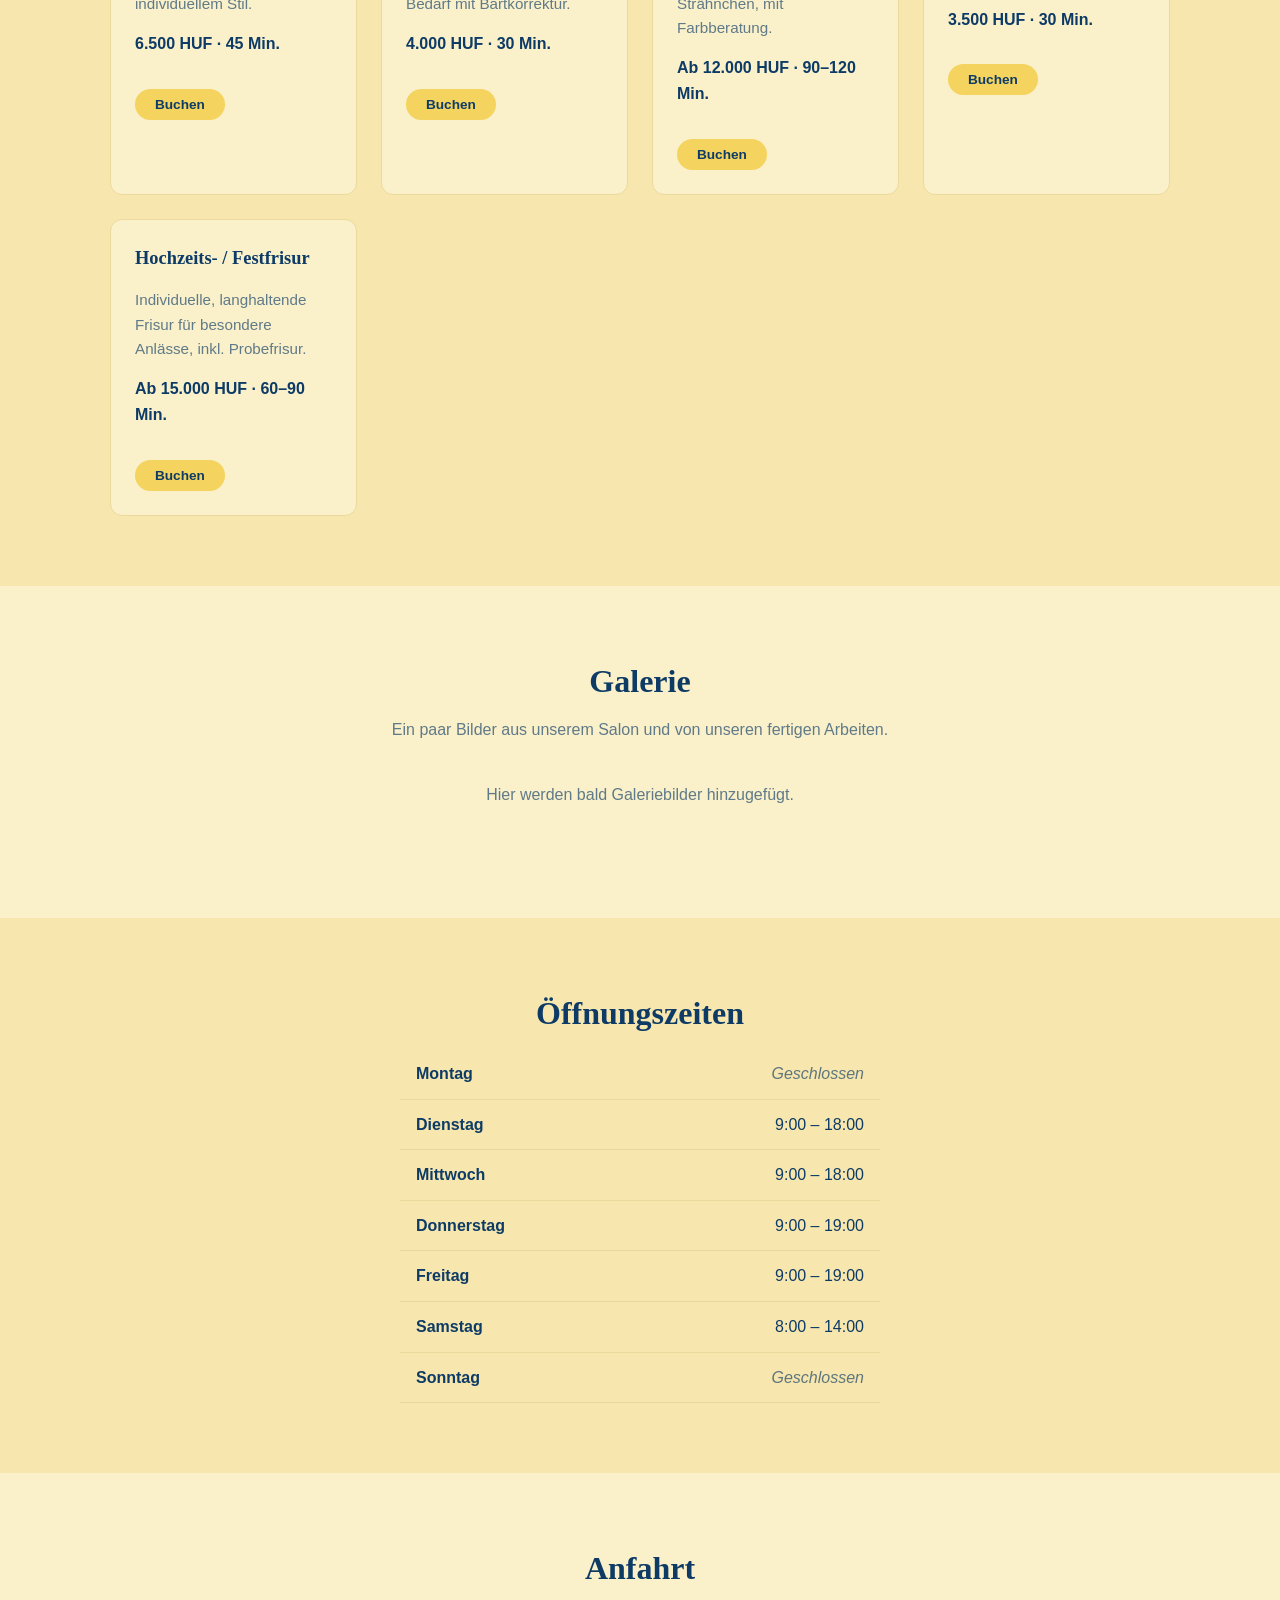
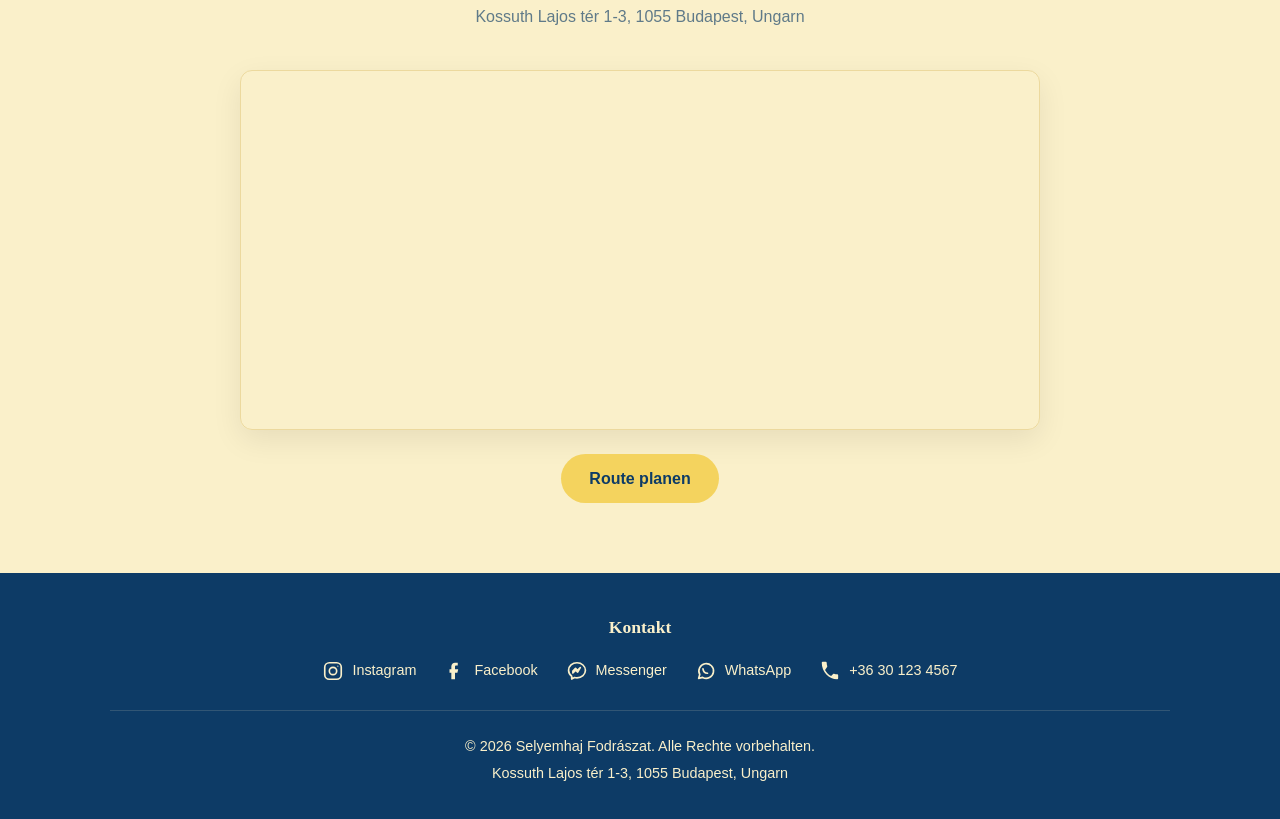
==== commit 7d86d85c: "Added galery" ====
--- a/de/index.html
+++ b/de/index.html
@@ -22,7 +22,7 @@
   <!-- Cseréld le / töltsd fel a images/favicon.png fájlt a saját logódra/ikonodra -->
   <link rel="icon" type="image/png" href="../images/favicon.png?v=2">
   <link rel="apple-touch-icon" href="../images/favicon.png?v=2">
-  <link rel="stylesheet" href="../style.css?v=7">
+  <link rel="stylesheet" href="../style.css?v=8">
 </head>
 <body>
 
@@ -43,6 +43,7 @@
           <li><a href="#home">Start</a></li>
           <li><a href="#about">Über uns</a></li>
           <li><a href="#services">Leistungen</a></li>
+          <li><a href="#gallery">Galerie</a></li>
           <li><a href="#hours">Öffnungszeiten</a></li>
           <li><button id="Anywhere_button_nav" class="nav-book-btn anywhere-book-now-button" type="button" data-booking-url="https://kissacoe.setmore.com/de/categories/9aa8c433-a351-4e74-a98d-41e7bb8902cd" data-new-tab="false">Terminbuchung</button></li>
           <li><a href="#location">Anfahrt</a></li>
@@ -157,6 +158,24 @@
     </div>
   </section>
 
+  <!-- Galéria szekció -->
+  <section id="gallery" class="section gallery">
+    <div class="container">
+      <h2>Galerie</h2>
+      <p class="section-lead">Ein paar Bilder aus unserem Salon und von unseren fertigen Arbeiten.</p>
+
+      <div
+        class="gallery-grid"
+        id="galleryGrid"
+        data-gallery-owner="PixelPekseg"
+        data-gallery-repo="selyemhaj-demo"
+        data-gallery-path="gallery"
+        data-gallery-alt="Galeriebild aus dem Salon">
+      </div>
+      <p class="section-lead gallery-empty" id="galleryEmpty" hidden>Hier werden bald Galeriebilder hinzugefügt.</p>
+    </div>
+  </section>
+
   <!-- Nyitvatartás szekció -->
   <section id="hours" class="section hours">
     <div class="container">
@@ -295,6 +314,6 @@
     </div>
   </div>
 
-  <script src="../script.js?v=10"></script>
+  <script src="../script.js?v=11"></script>
 </body>
 </html>
--- a/style.css
+++ b/style.css
@@ -447,10 +447,38 @@
 }
 
 /* ==========================================================
+   Galéria szekció
+   ========================================================== */
+.gallery {
+  background: var(--color-bg);
+}
+
+.gallery-grid {
+  display: grid;
+  grid-template-columns: repeat(auto-fit, minmax(220px, 1fr));
+  gap: 16px;
+}
+
+.gallery-grid img {
+  display: block;
+  width: 100%;
+  height: 220px;
+  object-fit: cover;
+  border-radius: 12px;
+  transition: transform 0.2s ease;
+}
+
+.gallery-grid img:hover {
+  transform: scale(1.03);
+}
+
+/* ==========================================================
    Nyitvatartás szekció
    ========================================================== */
 .hours {
-  background: var(--color-bg);
+  /* bg-alt, mert a Galéria szekció beszúrása után enélkül a Galéria
+     és a Nyitvatartás egyforma hátterű lenne egymás mellett */
+  background: var(--color-bg-alt);
 }
 
 .hours-table {
@@ -598,10 +626,9 @@
    Megközelíthetőség / Google Maps szekció
    ========================================================== */
 .location {
-  /* bg-alt, mert az Időpontfoglalás szekció törlése után enélkül
-     a Nyitvatartás (bg) és a Megközelíthetőség (bg) egyforma
-     hátterű lenne egymás mellett, megtörve a váltakozást */
-  background: var(--color-bg-alt);
+  /* bg, mert a Nyitvatartás mostantól bg-alt (lásd a Galéria szekció
+     beszúrásáról szóló megjegyzést fentebb) */
+  background: var(--color-bg);
 }
 
 .map-wrapper {
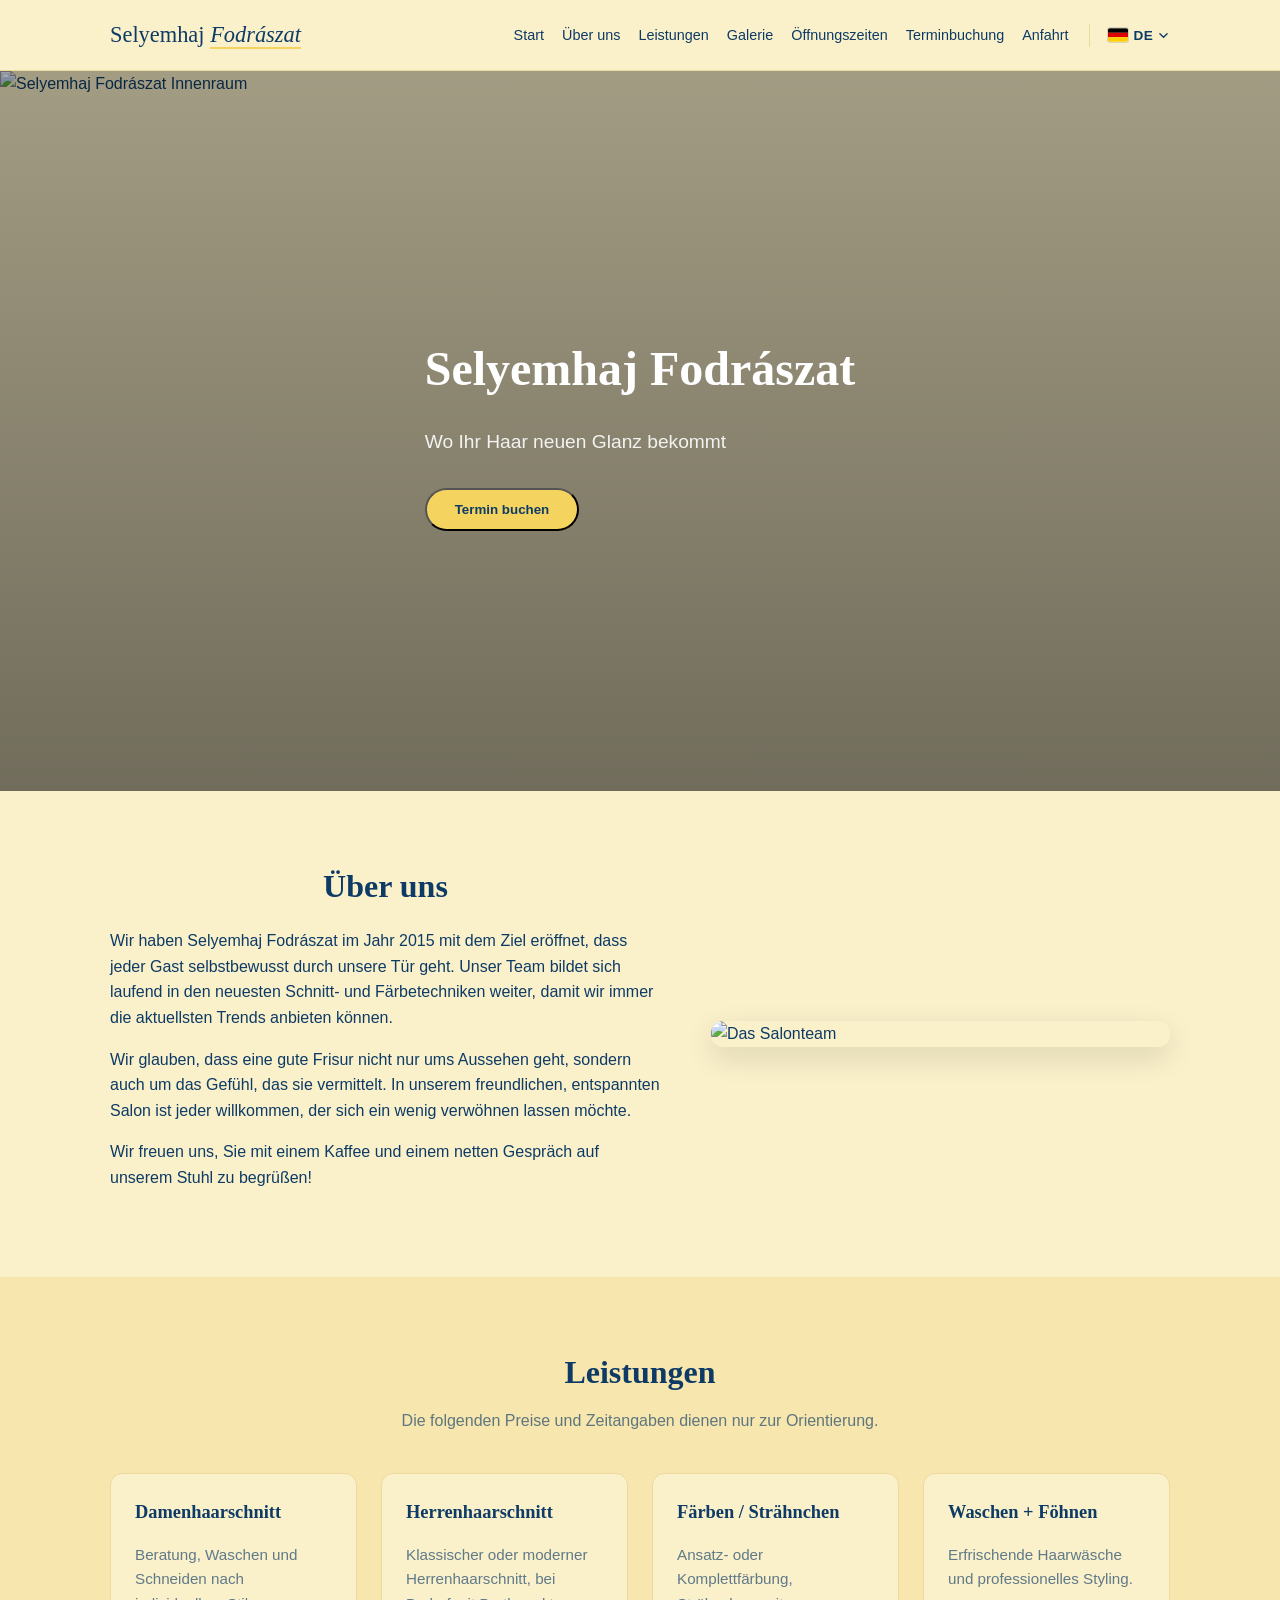
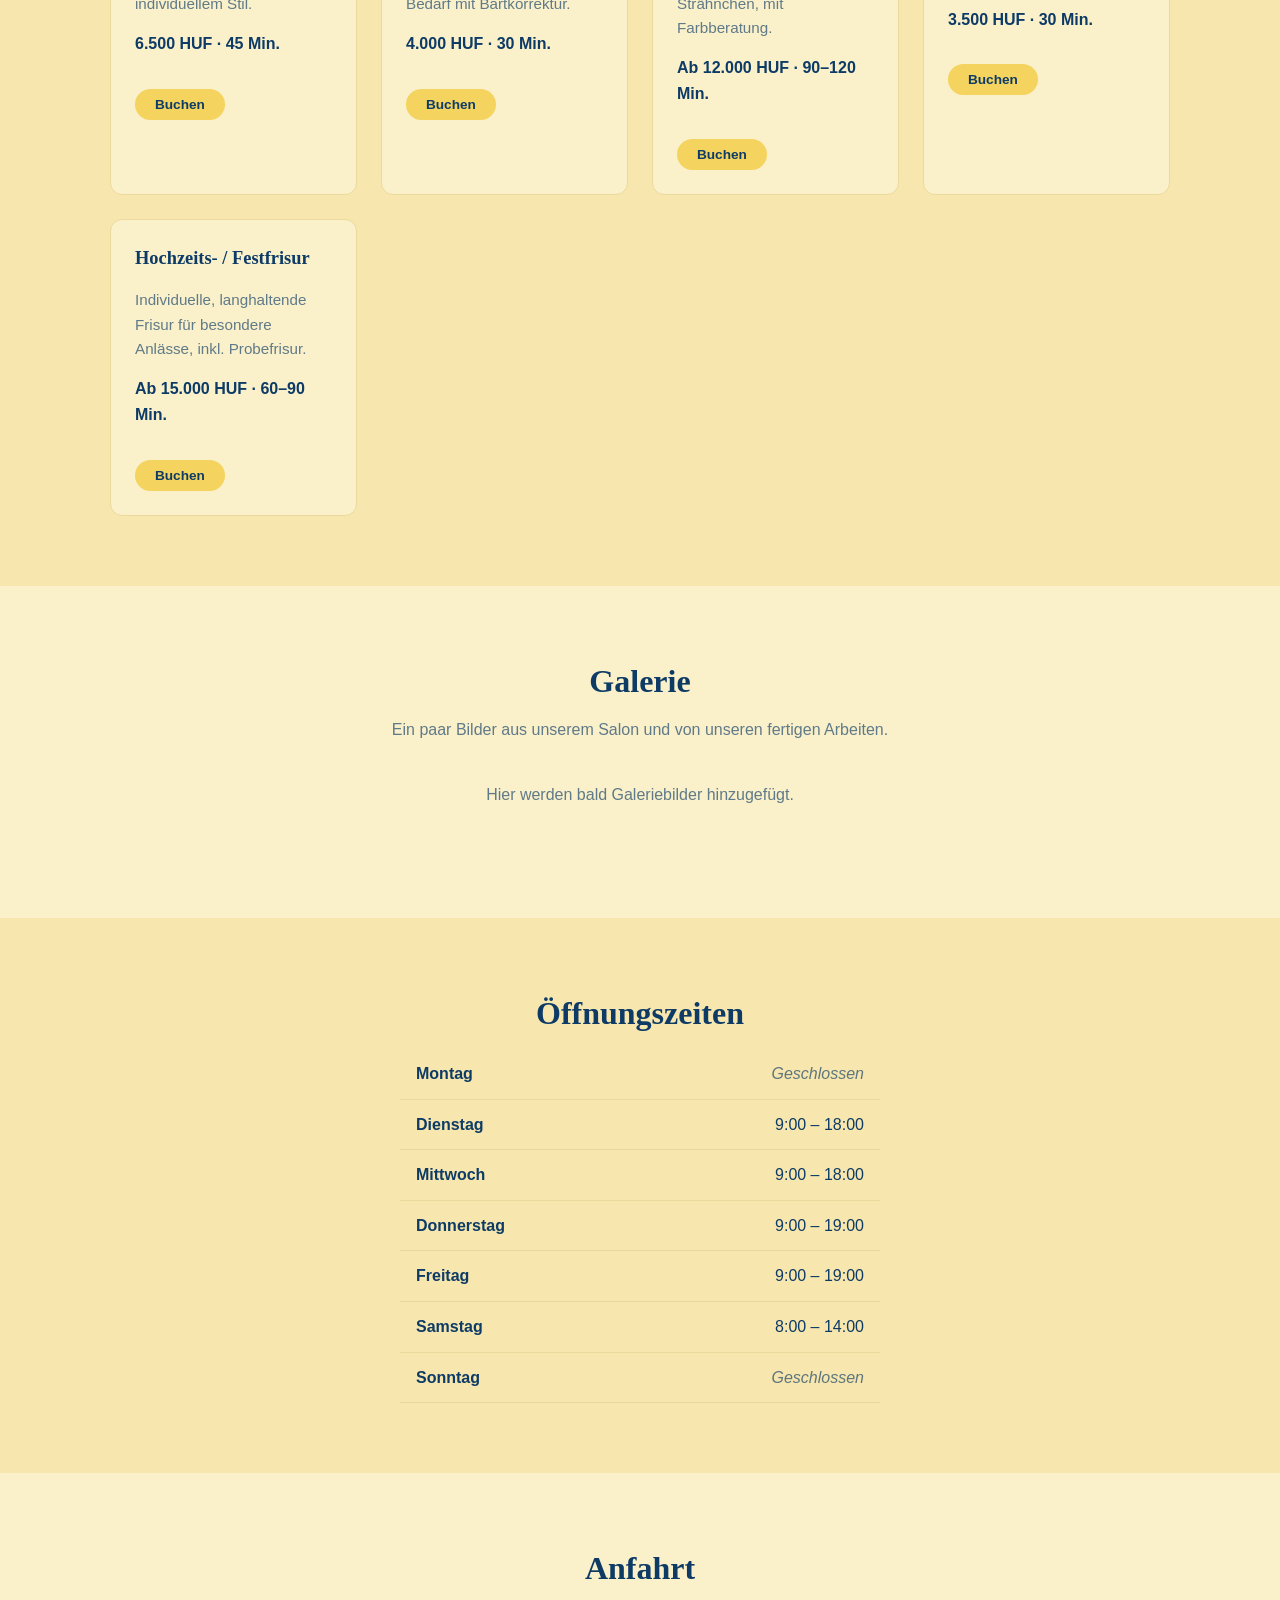
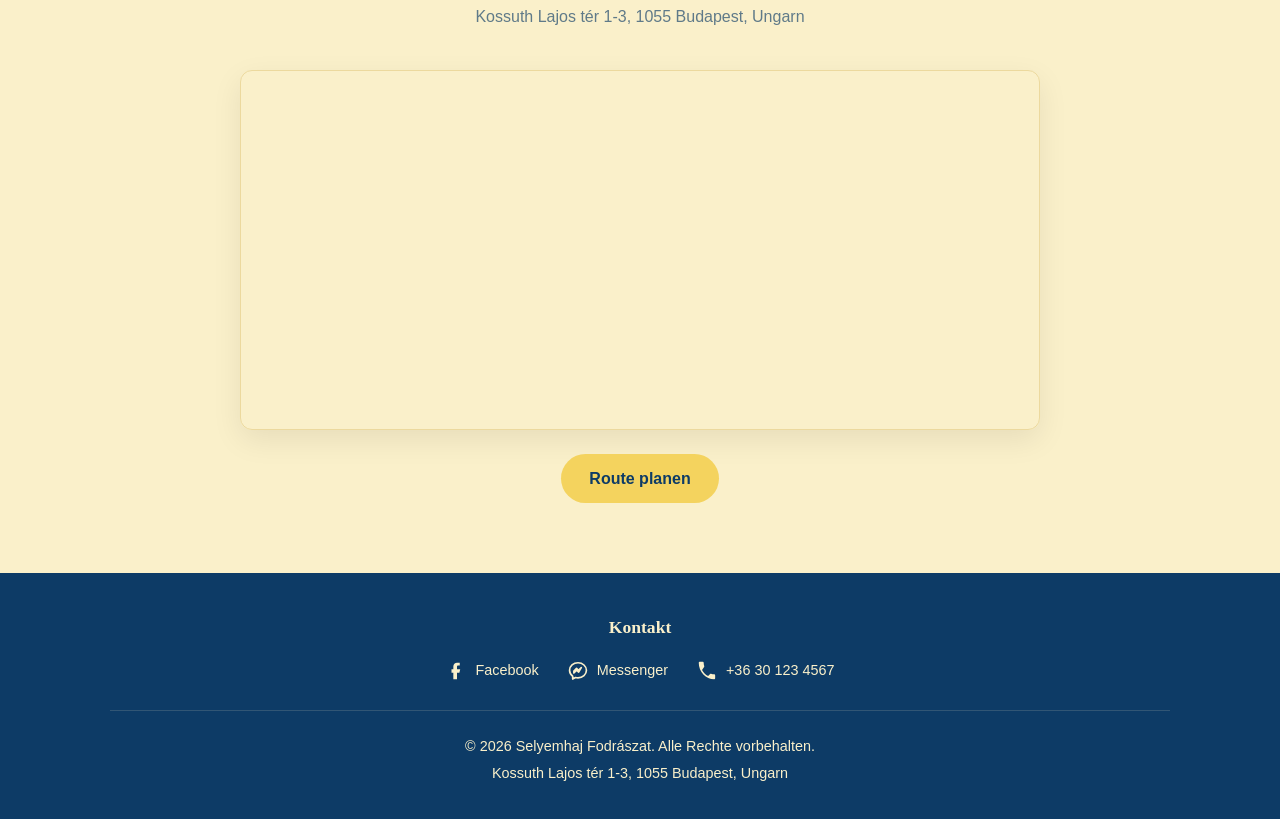
==== commit 8797b5d5: "Deleted readme and whatsapp and instagram" ====
--- a/de/index.html
+++ b/de/index.html
@@ -22,7 +22,7 @@
   <!-- Cseréld le / töltsd fel a images/favicon.png fájlt a saját logódra/ikonodra -->
   <link rel="icon" type="image/png" href="../images/favicon.png?v=2">
   <link rel="apple-touch-icon" href="../images/favicon.png?v=2">
-  <link rel="stylesheet" href="../style.css?v=8">
+  <link rel="stylesheet" href="../style.css?v=10">
 </head>
 <body>
 
@@ -235,23 +235,14 @@
     <div class="container footer-inner">
 
       <!--
-        Elérhetőségek: cseréld le az Instagram/Facebook linkeket a saját
-        profilodra, a WhatsApp és telefon href-eket pedig a saját, valódi
-        telefonszámodra (nemzetközi formátumban, '+' és szóközök nélkül,
-        pl. 36301234567). Mindhárom nyelvi fájlban ugyanígy!
+        Elérhetőségek: cseréld le a Facebook linket a saját profilodra, a
+        telefon href-et pedig a saját, valódi telefonszámodra (nemzetközi
+        formátumban, '+' és szóközök nélkül, pl. 36301234567). Mindhárom
+        nyelvi fájlban ugyanígy!
       -->
       <div class="footer-contact">
         <h3>Kontakt</h3>
         <div class="contact-links">
-          <a class="contact-link" href="https://www.instagram.com/selyemhajfodraszat" target="_blank" rel="noopener noreferrer" aria-label="Instagram">
-            <svg viewBox="0 0 24 24" fill="none" stroke="currentColor" stroke-width="1.8" stroke-linecap="round" stroke-linejoin="round">
-              <rect x="3" y="3" width="18" height="18" rx="5"></rect>
-              <circle cx="12" cy="12" r="4"></circle>
-              <circle cx="17.3" cy="6.7" r="0.6" fill="currentColor" stroke="none"></circle>
-            </svg>
-            <span>Instagram</span>
-          </a>
-
           <a class="contact-link" href="https://www.facebook.com/profile.php?id=61593855876461" target="_blank" rel="noopener noreferrer" aria-label="Facebook">
             <svg viewBox="0 0 24 24" fill="currentColor" stroke="none">
               <path d="M14 3h-2c-2.2 0-4 1.8-4 4v3H6v4h2v7h4v-7h2.6l.9-4H12V7c0-.6.4-1 1-1h2V3z"></path>
@@ -265,14 +256,6 @@
               <path d="M7.5 12.2l2.9-3 2.1 2.1 3.1-3-2.9 4.9-2.1-2.1-3.1 3.1z"></path>
             </svg>
             <span>Messenger</span>
-          </a>
-
-          <a class="contact-link" href="https://wa.me/36205184355?text=Hallo%2C%20ich%20m%C3%B6chte%20gerne%20einen%20Termin%20buchen" target="_blank" rel="noopener noreferrer" aria-label="WhatsApp">
-            <svg viewBox="0 0 24 24" fill="none" stroke="currentColor" stroke-width="1.8" stroke-linecap="round" stroke-linejoin="round">
-              <path d="M4 20l1.2-4.2A8 8 0 1 1 8.4 19L4 20z"></path>
-              <path d="M8.7 9.6c.3 2.6 2.3 4.6 4.9 4.9"></path>
-            </svg>
-            <span>WhatsApp</span>
           </a>
 
           <a class="contact-link" href="tel:+36301234567" aria-label="Telefon">
@@ -314,6 +297,13 @@
     </div>
   </div>
 
-  <script src="../script.js?v=11"></script>
+  <!-- Galéria kép nagyítása felugró ablakban (lightbox) -->
+  <div class="lightbox" id="galleryLightbox">
+    <div class="lightbox-backdrop" id="galleryLightboxBackdrop"></div>
+    <button class="lightbox-close" id="galleryLightboxClose" type="button" aria-label="Schließen">&times;</button>
+    <img class="lightbox-img" id="galleryLightboxImg" src="" alt="">
+  </div>
+
+  <script src="../script.js?v=15"></script>
 </body>
 </html>
--- a/style.css
+++ b/style.css
@@ -453,23 +453,77 @@
   background: var(--color-bg);
 }
 
+/* Valódi masonry-elrendezés: a script.js JS-ből tölti fel a
+   .gallery-column oszlopokat, mindig a legalacsonyabb oszlopba téve a
+   következő képet (nem a böngésző CSS "columns" oszlop-kiegyenlítése,
+   ami üres lyukakat hagyna a különböző magasságú képek miatt). */
 .gallery-grid {
-  display: grid;
-  grid-template-columns: repeat(auto-fit, minmax(220px, 1fr));
+  display: flex;
+  align-items: flex-start;
   gap: 16px;
+}
+
+.gallery-column {
+  display: flex;
+  flex-direction: column;
+  gap: 16px;
+  flex: 1;
+  min-width: 0;
 }
 
 .gallery-grid img {
   display: block;
   width: 100%;
-  height: 220px;
-  object-fit: cover;
   border-radius: 12px;
+  cursor: pointer;
   transition: transform 0.2s ease;
 }
 
 .gallery-grid img:hover {
-  transform: scale(1.03);
+  transform: scale(1.02);
+}
+
+/* ==========================================================
+   Galéria kép nagyítása (lightbox)
+   ========================================================== */
+.lightbox {
+  display: none;
+  position: fixed;
+  inset: 0;
+  z-index: 1000;
+  align-items: center;
+  justify-content: center;
+}
+
+.lightbox.open {
+  display: flex;
+}
+
+.lightbox-backdrop {
+  position: absolute;
+  inset: 0;
+  background: rgba(0, 0, 0, 0.85);
+}
+
+.lightbox-img {
+  position: relative;
+  max-width: 90vw;
+  max-height: 90vh;
+  border-radius: 8px;
+  box-shadow: 0 20px 60px rgba(0, 0, 0, 0.5);
+}
+
+.lightbox-close {
+  position: absolute;
+  top: 20px;
+  right: 24px;
+  z-index: 1001;
+  background: none;
+  border: none;
+  color: #fff;
+  font-size: 2.2rem;
+  line-height: 1;
+  cursor: pointer;
 }
 
 /* ==========================================================
